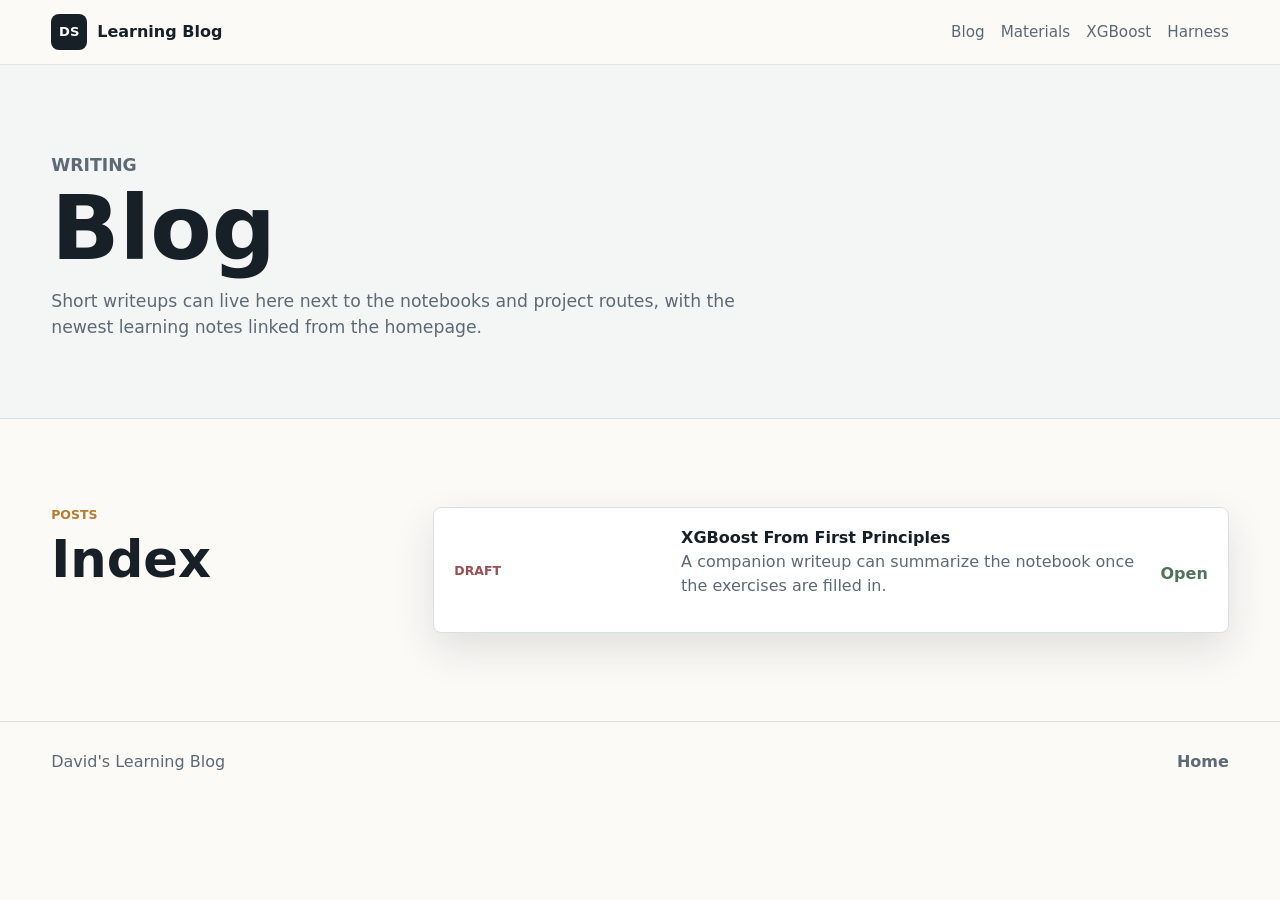
==== blog/index.html @ 39d27e8d "Build learning blog site" ====
<!doctype html>
<html lang="en">
  <head>
    <meta charset="utf-8">
    <meta name="viewport" content="width=device-width, initial-scale=1">
    <title>Blog | David's Learning Blog</title>
    <meta name="description" content="Blog index for David Schiff's learning notes and writeups.">
    <link rel="stylesheet" href="../styles.css">
  </head>
  <body>
    <header class="site-header">
      <a class="brand" href="../index.html">
        <span class="brand-mark">DS</span>
        <span>Learning Blog</span>
      </a>
      <nav aria-label="Primary navigation">
        <a href="index.html">Blog</a>
        <a href="../materials/index.html">Materials</a>
        <a href="../notebooks/xgboost/index.html">XGBoost</a>
        <a href="../projects/harness-engineering/index.html">Harness</a>
      </nav>
    </header>

    <main>
      <section class="page-hero">
        <p class="eyebrow">Writing</p>
        <h1>Blog</h1>
        <p>
          Short writeups can live here next to the notebooks and project routes,
          with the newest learning notes linked from the homepage.
        </p>
      </section>

      <section class="section page-grid" aria-labelledby="posts">
        <div>
          <p class="eyebrow">Posts</p>
          <h2 id="posts">Index</h2>
        </div>
        <div class="resource-list">
          <article class="resource-row">
            <span class="tag">Draft</span>
            <div>
              <strong>XGBoost From First Principles</strong>
              <p>A companion writeup can summarize the notebook once the exercises are filled in.</p>
            </div>
            <a class="text-link" href="../notebooks/xgboost/index.html">Open</a>
          </article>
        </div>
      </section>
    </main>

    <footer class="site-footer">
      <span>David's Learning Blog</span>
      <a href="../index.html">Home</a>
    </footer>
  </body>
</html>
---- styles.css ----
:root {
  --ink: #182027;
  --muted: #5d6975;
  --line: #d9e0e5;
  --paper: #fbfaf7;
  --panel: #ffffff;
  --green: #4f735b;
  --blue: #245a78;
  --amber: #b67b2b;
  --starlight: #d8f3ff;
  --rose: #9a4f56;
  --shadow: 0 16px 40px rgba(23, 33, 43, 0.12);
}

* {
  box-sizing: border-box;
}

html {
  scroll-behavior: smooth;
}

body {
  margin: 0;
  background: var(--paper);
  color: var(--ink);
  font-family: Inter, ui-sans-serif, system-ui, -apple-system, BlinkMacSystemFont, "Segoe UI", sans-serif;
  line-height: 1.5;
}

img {
  display: block;
  max-width: 100%;
}

a {
  color: inherit;
}

.site-header {
  position: sticky;
  top: 0;
  z-index: 10;
  display: flex;
  align-items: center;
  justify-content: space-between;
  gap: 24px;
  padding: 14px clamp(18px, 4vw, 56px);
  background: rgba(251, 250, 247, 0.92);
  border-bottom: 1px solid rgba(217, 224, 229, 0.78);
  backdrop-filter: blur(16px);
}

.brand {
  display: inline-flex;
  align-items: center;
  gap: 10px;
  min-width: max-content;
  color: var(--ink);
  font-weight: 800;
  text-decoration: none;
}

.brand-mark {
  display: grid;
  place-items: center;
  width: 36px;
  height: 36px;
  color: #fff;
  background: var(--ink);
  border-radius: 8px;
  font-size: 0.82rem;
}

nav {
  display: flex;
  flex-wrap: wrap;
  justify-content: flex-end;
  gap: 6px 16px;
  color: var(--muted);
  font-size: 0.95rem;
}

nav a {
  text-decoration: none;
}

nav a:hover,
.text-link:hover,
.site-footer a:hover {
  color: var(--blue);
}

.hero {
  position: relative;
  min-height: min(720px, 72vh);
  overflow: hidden;
  display: grid;
  align-items: end;
  padding: clamp(32px, 6vw, 72px);
  isolation: isolate;
}

.hero::after {
  content: "";
  position: absolute;
  inset: 0;
  z-index: -1;
  background:
    radial-gradient(circle at 18% 62%, rgba(24, 32, 39, 0.28), rgba(24, 32, 39, 0) 34%),
    linear-gradient(90deg, rgba(4, 10, 22, 0.72), rgba(4, 10, 22, 0.30) 56%, rgba(4, 10, 22, 0.10)),
    linear-gradient(0deg, rgba(4, 10, 22, 0.58), rgba(4, 10, 22, 0.05) 56%);
}

.hero-bg {
  position: absolute;
  inset: 0;
  z-index: -2;
  width: 100%;
  height: 100%;
  object-fit: cover;
}

.hero-copy {
  min-width: 0;
  max-width: 720px;
  color: #fff;
}

.profile-avatar {
  width: clamp(104px, 13vw, 156px);
  height: clamp(104px, 13vw, 156px);
  margin-bottom: 22px;
  object-fit: cover;
  object-position: 50% 24%;
  border: 4px solid rgba(255, 255, 255, 0.88);
  border-radius: 50%;
  background: #fff;
  box-shadow: 0 18px 50px rgba(0, 0, 0, 0.34);
}

.eyebrow,
.tag {
  margin: 0 0 10px;
  color: var(--amber);
  font-size: 0.78rem;
  font-weight: 800;
  letter-spacing: 0;
  line-height: 1.25;
  text-transform: uppercase;
}

.hero .eyebrow {
  color: var(--starlight);
}

h1,
h2,
h3,
p {
  margin-top: 0;
}

h1 {
  max-width: 14ch;
  margin-bottom: 18px;
  font-size: clamp(3rem, 8vw, 6.6rem);
  line-height: 0.95;
  letter-spacing: 0;
  overflow-wrap: break-word;
}

h2 {
  margin-bottom: 18px;
  font-size: clamp(2rem, 4vw, 3.25rem);
  line-height: 1.05;
  letter-spacing: 0;
}

h3 {
  margin-bottom: 10px;
  font-size: 1.18rem;
  line-height: 1.18;
  letter-spacing: 0;
}

.hero p {
  max-width: 58ch;
  font-size: clamp(1rem, 2vw, 1.22rem);
  overflow-wrap: break-word;
}

.section {
  padding: clamp(42px, 7vw, 88px) clamp(18px, 4vw, 56px);
}

.intro-grid,
.split-band,
.page-grid {
  display: grid;
  grid-template-columns: minmax(180px, 0.72fr) minmax(0, 1.8fr);
  gap: clamp(28px, 5vw, 72px);
}

.cards {
  display: grid;
  grid-template-columns: repeat(3, minmax(0, 1fr));
  gap: 18px;
}

.card,
.resource-row,
.timeline-item,
.note-panel {
  background: var(--panel);
  border: 1px solid var(--line);
  border-radius: 8px;
  box-shadow: var(--shadow);
}

.card {
  padding: 24px;
}

.card p,
.note-panel p,
.resource-row p {
  color: var(--muted);
}

.text-link {
  display: inline-flex;
  margin-top: 8px;
  color: var(--green);
  font-weight: 800;
  text-decoration: none;
}

.split-band {
  background: #eef3f1;
  border-block: 1px solid var(--line);
}

.timeline {
  display: grid;
  gap: 12px;
}

.timeline-item {
  display: grid;
  grid-template-columns: minmax(120px, 0.6fr) minmax(0, 1fr) auto;
  align-items: center;
  gap: 18px;
  padding: 18px 20px;
  text-decoration: none;
}

.timeline-item span,
.timeline-item small {
  color: var(--muted);
}

.page-hero {
  padding: clamp(46px, 7vw, 90px) clamp(18px, 4vw, 56px) clamp(32px, 5vw, 60px);
  background: #f3f6f4;
  border-bottom: 1px solid var(--line);
}

.compact-hero {
  padding-block: clamp(38px, 5vw, 64px);
}

.page-hero h1 {
  max-width: 14ch;
  color: var(--ink);
  font-size: clamp(2.7rem, 7vw, 5.7rem);
}

.page-hero p {
  max-width: 68ch;
  color: var(--muted);
  font-size: 1.08rem;
}

.action-row {
  display: flex;
  flex-wrap: wrap;
  gap: 12px;
  margin-top: 24px;
}

.button {
  display: inline-flex;
  align-items: center;
  justify-content: center;
  min-height: 44px;
  padding: 0 16px;
  color: #fff;
  background: var(--ink);
  border: 1px solid var(--ink);
  border-radius: 8px;
  font-weight: 800;
  text-decoration: none;
}

.button.secondary {
  color: var(--ink);
  background: transparent;
}

.page-grid {
  align-items: start;
}

.note-panel {
  padding: 24px;
}

.resource-list {
  display: grid;
  gap: 14px;
}

.resource-row {
  display: grid;
  grid-template-columns: minmax(120px, 0.45fr) minmax(0, 1fr) auto;
  gap: 20px;
  align-items: center;
  padding: 18px 20px;
}

.resource-row strong {
  display: block;
}

.resource-row .tag {
  margin: 0;
  color: var(--rose);
}

.site-footer {
  display: flex;
  justify-content: space-between;
  gap: 16px;
  padding: 28px clamp(18px, 4vw, 56px);
  color: var(--muted);
  border-top: 1px solid var(--line);
}

.site-footer a {
  font-weight: 800;
  text-decoration: none;
}

.notebook-page {
  background: #f6f8fa;
}

.notebook-shell {
  display: grid;
  gap: 16px;
  width: min(980px, calc(100% - 36px));
  margin: 0 auto;
  padding: clamp(28px, 5vw, 56px) 0;
}

.notebook-cell {
  overflow: hidden;
  background: var(--panel);
  border: 1px solid var(--line);
  border-radius: 8px;
  box-shadow: 0 8px 24px rgba(23, 33, 43, 0.07);
}

.markdown-cell {
  padding: clamp(18px, 3vw, 28px);
}

.markdown-cell h2,
.markdown-cell h3,
.markdown-cell h4,
.markdown-cell p,
.markdown-cell ul {
  max-width: 78ch;
}

.markdown-cell h2,
.markdown-cell h3,
.markdown-cell h4 {
  margin-bottom: 12px;
}

.markdown-cell p,
.markdown-cell ul {
  color: var(--muted);
}

.markdown-cell :last-child,
.code-cell :last-child {
  margin-bottom: 0;
}

.cell-label {
  padding: 10px 14px;
  color: var(--muted);
  background: #eef3f1;
  border-bottom: 1px solid var(--line);
  font-size: 0.78rem;
  font-weight: 800;
  text-transform: uppercase;
}

.code-cell pre,
.raw-cell pre {
  margin: 0;
  padding: 18px;
  overflow-x: auto;
  color: #d8dee9;
  background: #111821;
  font-size: 0.92rem;
  line-height: 1.55;
}

.code-cell code,
.raw-cell code,
.markdown-cell code {
  font-family: "SFMono-Regular", Consolas, "Liberation Mono", monospace;
}

.markdown-cell code {
  padding: 0.12rem 0.28rem;
  background: #eef3f1;
  border-radius: 4px;
}

@media (max-width: 860px) {
  .site-header {
    align-items: flex-start;
    flex-direction: column;
  }

  nav {
    justify-content: flex-start;
  }

  .hero {
    min-height: 620px;
  }

  .intro-grid,
  .split-band,
  .page-grid,
  .cards {
    grid-template-columns: 1fr;
  }

  .timeline-item,
  .resource-row {
    grid-template-columns: 1fr;
    gap: 6px;
  }
}

@media (max-width: 520px) {
  .site-header {
    position: static;
  }

  .hero {
    min-height: 560px;
    padding-top: 80px;
  }

  h1 {
    max-width: 8.6ch;
    font-size: 2.72rem;
  }

  .hero .eyebrow {
    max-width: 26ch;
  }

  .profile-avatar {
    width: 112px;
    height: 112px;
    margin-bottom: 18px;
  }

  .hero p {
    max-width: 28ch;
  }

  .site-footer {
    flex-direction: column;
  }
}
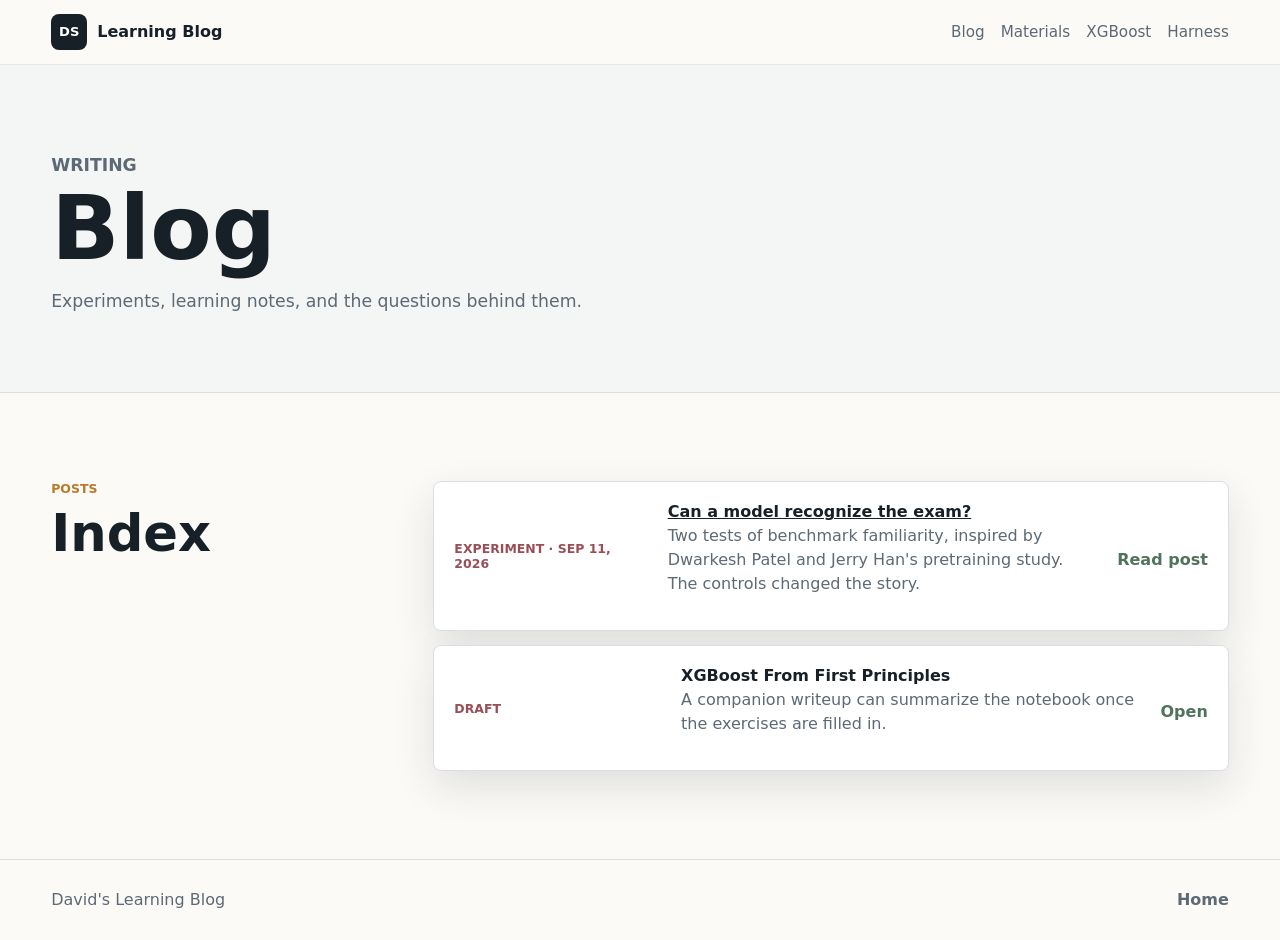
==== commit b2e87b13: "Publish benchmark familiarity experiment" ====
--- a/blog/index.html
+++ b/blog/index.html
@@ -26,8 +26,7 @@
         <p class="eyebrow">Writing</p>
         <h1>Blog</h1>
         <p>
-          Short writeups can live here next to the notebooks and project routes,
-          with the newest learning notes linked from the homepage.
+          Experiments, learning notes, and the questions behind them.
         </p>
       </section>
 
@@ -37,6 +36,14 @@
           <h2 id="posts">Index</h2>
         </div>
         <div class="resource-list">
+          <article class="resource-row">
+            <span class="tag">Experiment · Sep 11, 2026</span>
+            <div>
+              <strong><a href="benchmark-familiarity/">Can a model recognize the exam?</a></strong>
+              <p>Two tests of benchmark familiarity, inspired by Dwarkesh Patel and Jerry Han's pretraining study. The controls changed the story.</p>
+            </div>
+            <a class="text-link" href="benchmark-familiarity/">Read post</a>
+          </article>
           <article class="resource-row">
             <span class="tag">Draft</span>
             <div>
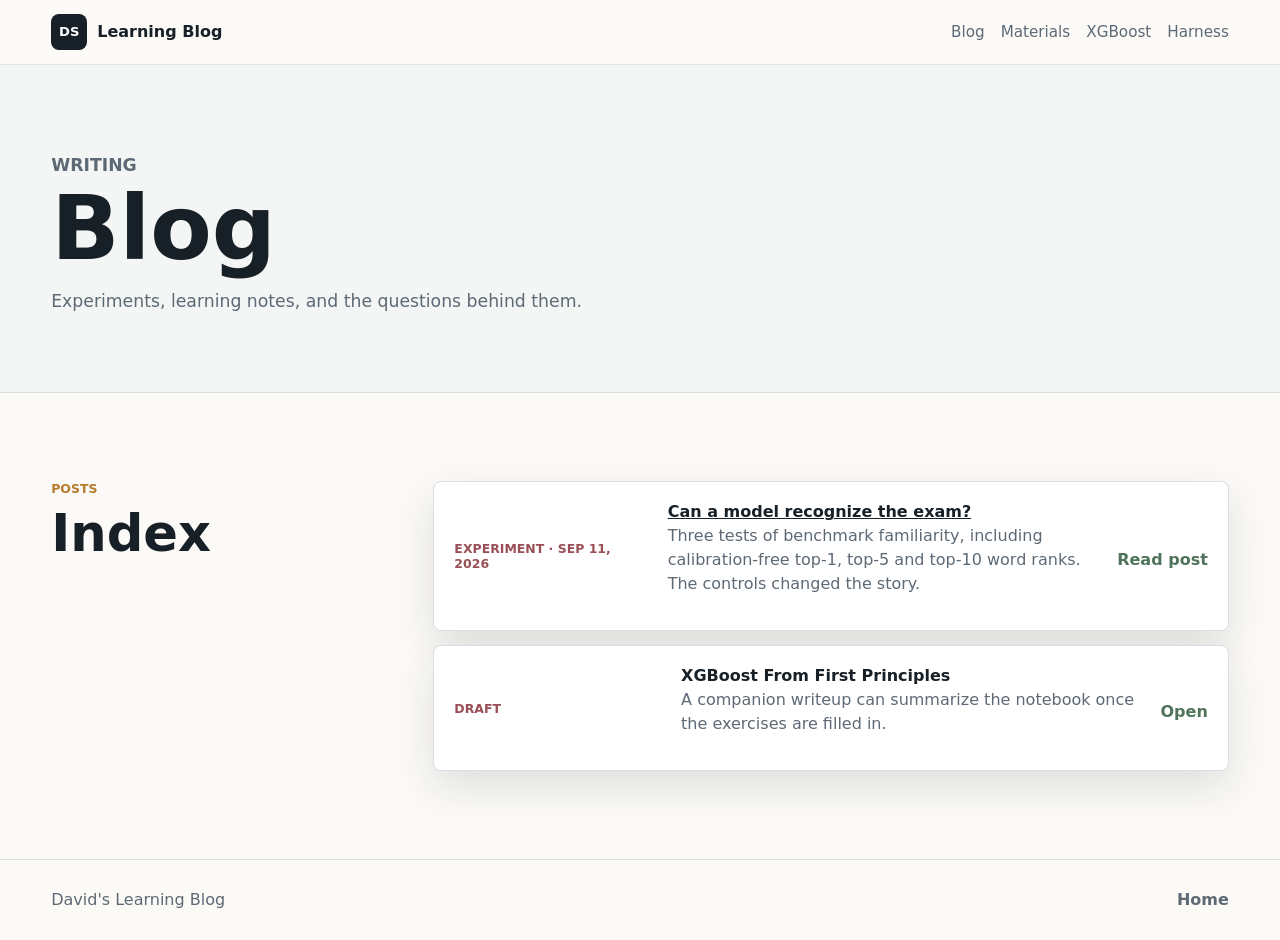
==== commit 8d749b63: "Add calibration-free word rank experiment" ====
--- a/blog/index.html
+++ b/blog/index.html
@@ -40,7 +40,7 @@
             <span class="tag">Experiment · Sep 11, 2026</span>
             <div>
               <strong><a href="benchmark-familiarity/">Can a model recognize the exam?</a></strong>
-              <p>Two tests of benchmark familiarity, inspired by Dwarkesh Patel and Jerry Han's pretraining study. The controls changed the story.</p>
+              <p>Three tests of benchmark familiarity, including calibration-free top-1, top-5 and top-10 word ranks. The controls changed the story.</p>
             </div>
             <a class="text-link" href="benchmark-familiarity/">Read post</a>
           </article>
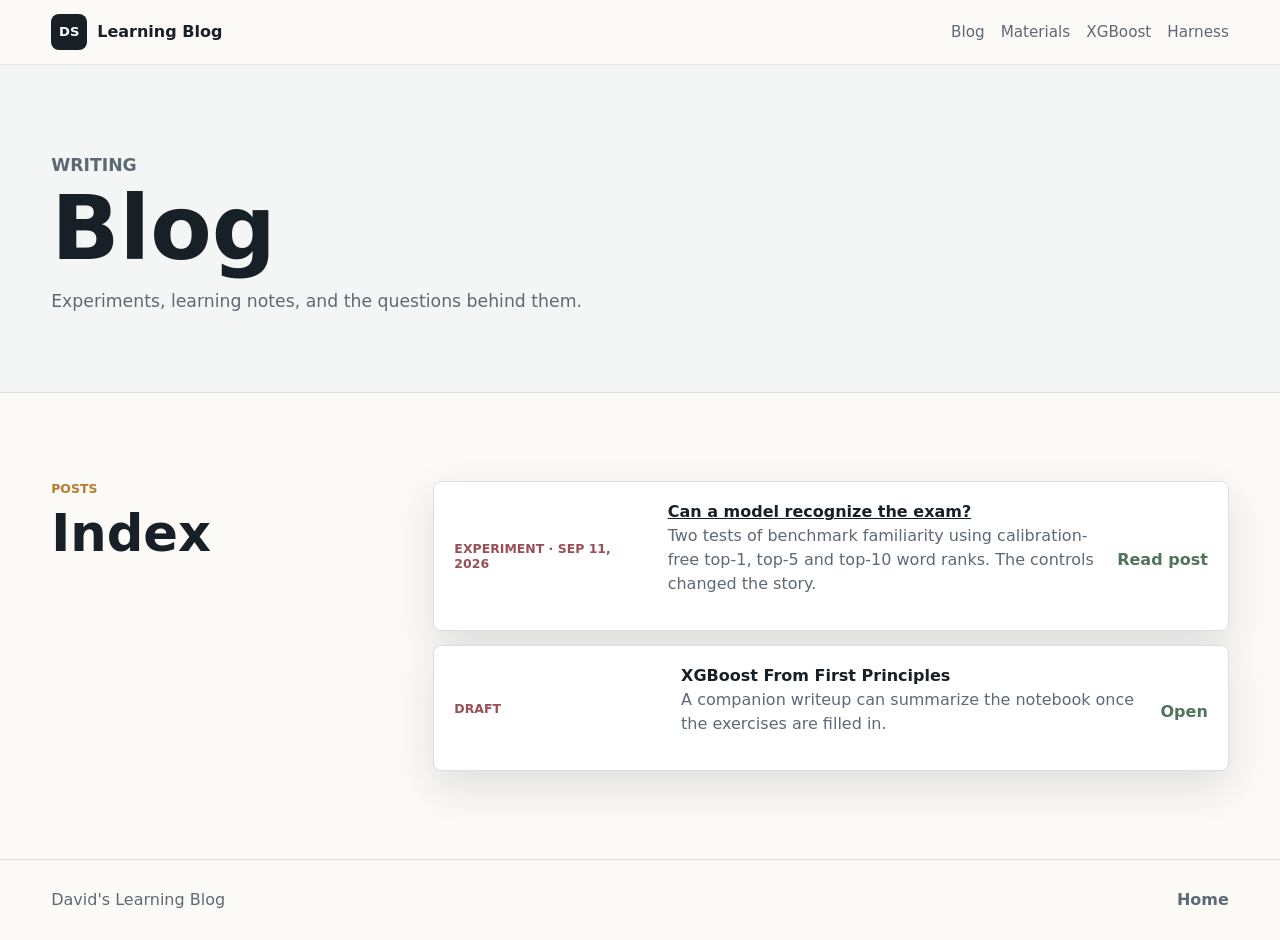
==== commit eee733fc: "Rewrite benchmark post around word ranks" ====
--- a/blog/index.html
+++ b/blog/index.html
@@ -40,7 +40,7 @@
             <span class="tag">Experiment · Sep 11, 2026</span>
             <div>
               <strong><a href="benchmark-familiarity/">Can a model recognize the exam?</a></strong>
-              <p>Three tests of benchmark familiarity, including calibration-free top-1, top-5 and top-10 word ranks. The controls changed the story.</p>
+              <p>Two tests of benchmark familiarity using calibration-free top-1, top-5 and top-10 word ranks. The controls changed the story.</p>
             </div>
             <a class="text-link" href="benchmark-familiarity/">Read post</a>
           </article>
